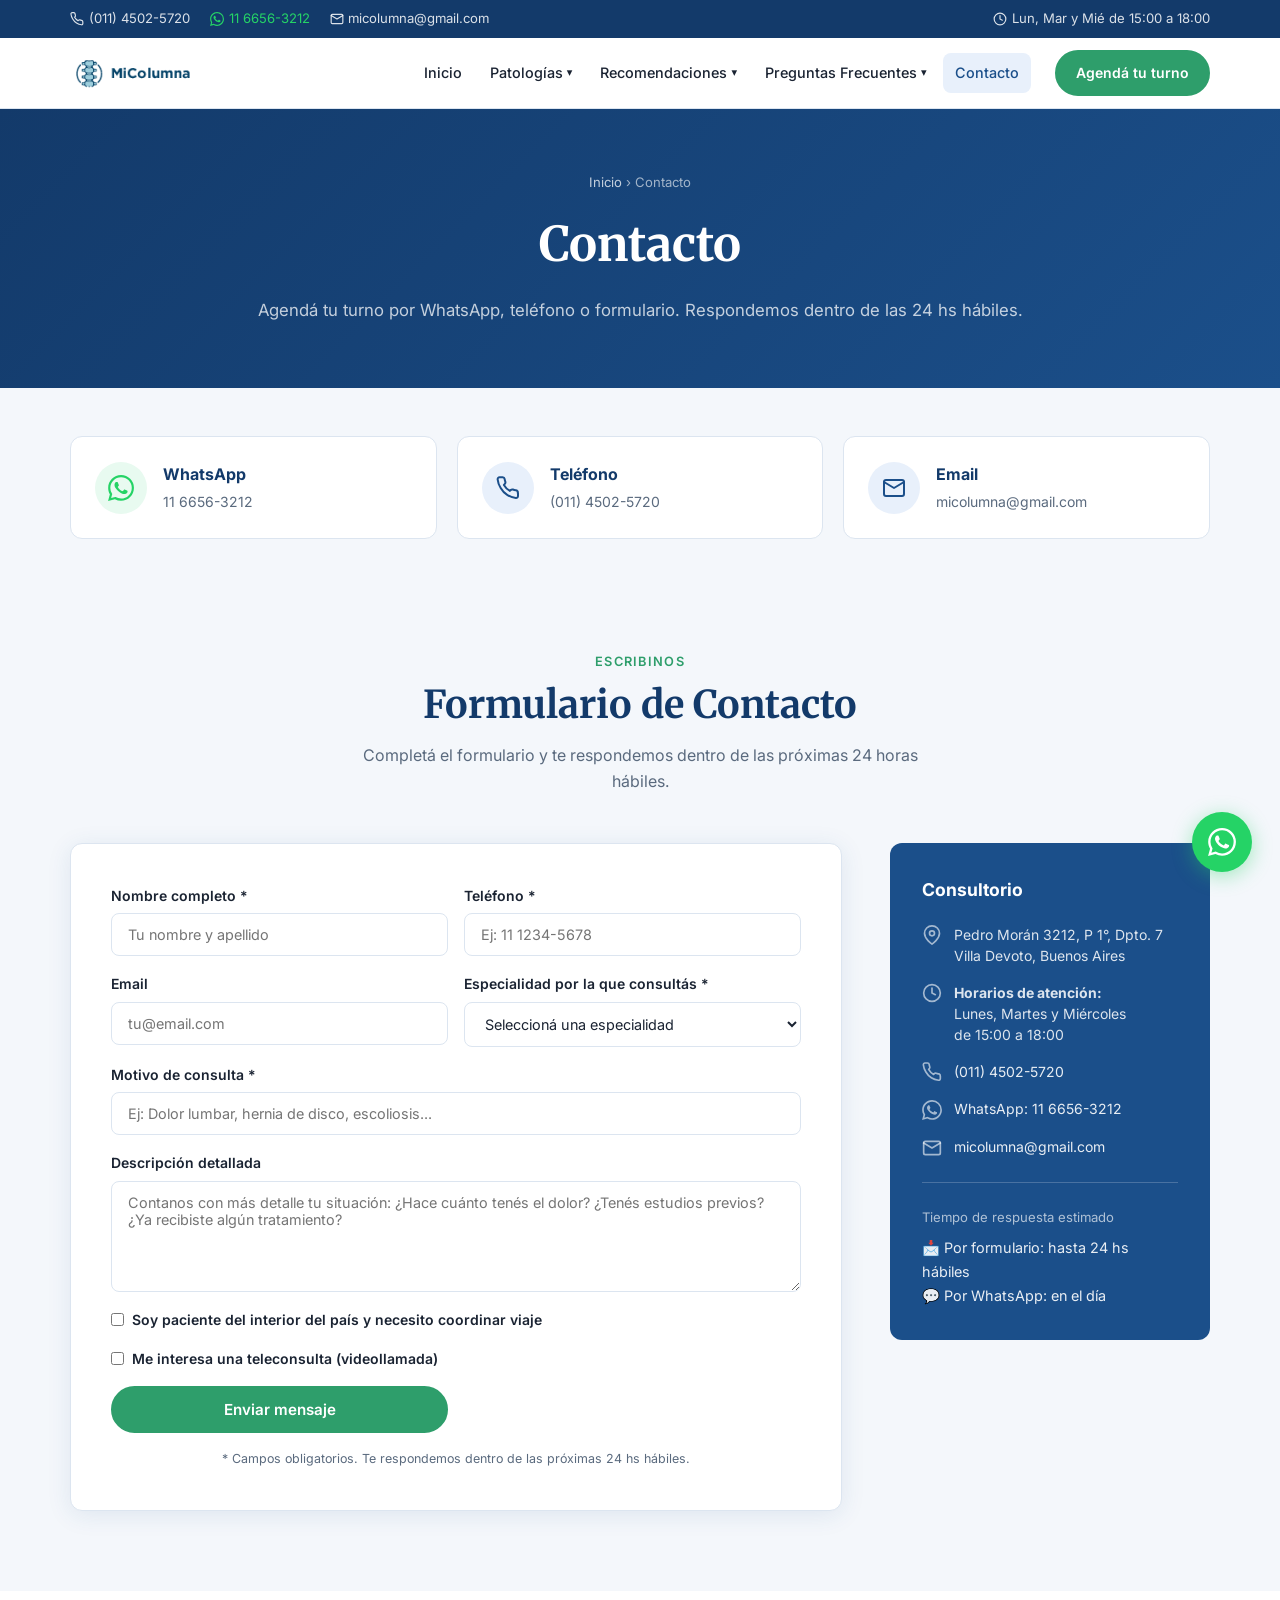
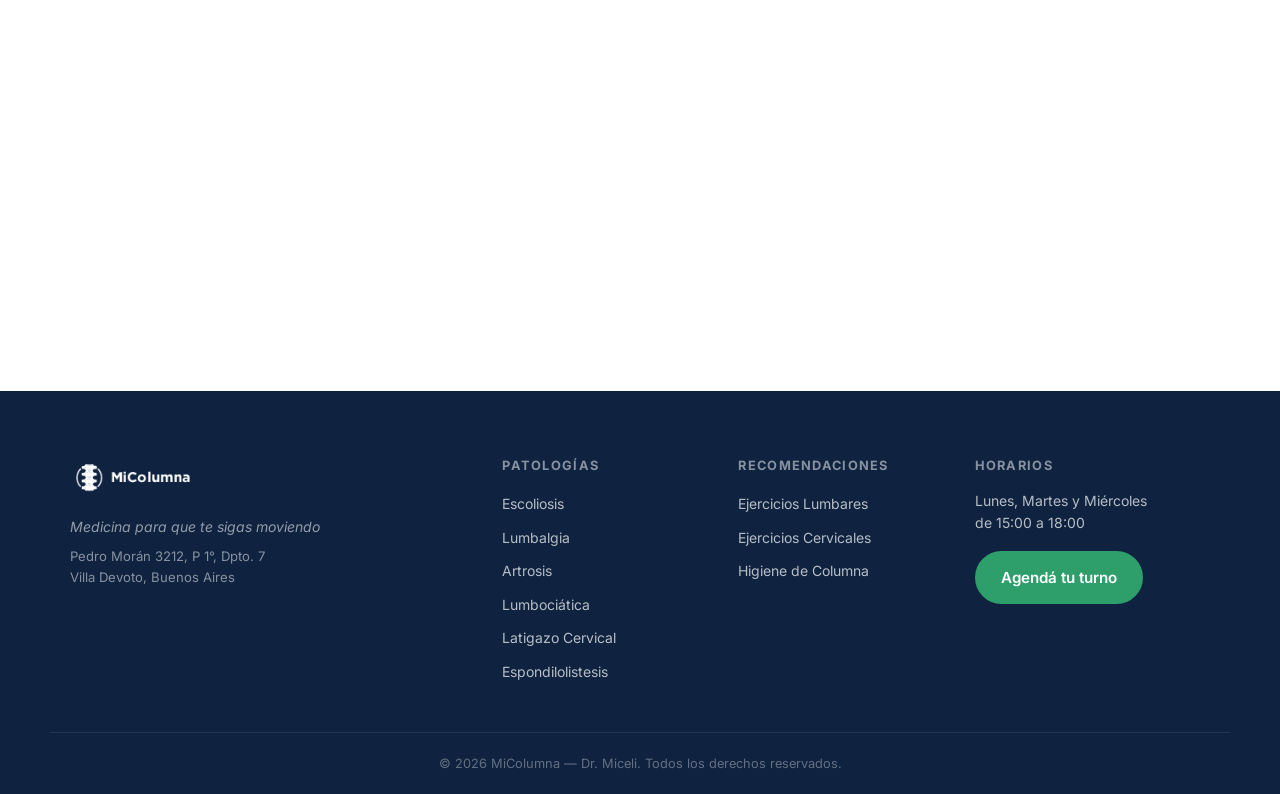
==== contacto.html @ 6e50bcf3 "init con pagina hecha" ====
<!DOCTYPE html>
<html lang="es">
<head>
  <meta charset="UTF-8" />
  <meta name="viewport" content="width=device-width, initial-scale=1.0" />
  <title>Contacto — Agendá tu turno | Dr. Miceli, Villa Devoto</title>
  <meta name="description" content="Contactá al consultorio del Dr. Miceli. Agendá tu turno por WhatsApp, teléfono o formulario. Villa Devoto, Buenos Aires. Lunes a Miércoles 15-18hs." />
  <link rel="stylesheet" href="css/styles.css" />
  <link href="https://fonts.googleapis.com/css2?family=Inter:wght@300;400;500;600;700&family=Merriweather:wght@400;700&display=swap" rel="stylesheet" />
</head>
<body>

  <div class="topbar">
    <div class="container topbar__inner">
      <div class="topbar__contacts">
        <a href="tel:01145025720" class="topbar__link">
          <svg xmlns="http://www.w3.org/2000/svg" width="14" height="14" viewBox="0 0 24 24" fill="none" stroke="currentColor" stroke-width="2" stroke-linecap="round" stroke-linejoin="round"><path d="M22 16.92v3a2 2 0 0 1-2.18 2 19.79 19.79 0 0 1-8.63-3.07A19.5 19.5 0 0 1 4.69 12 19.79 19.79 0 0 1 1.63 3.36 2 2 0 0 1 3.6 1.18h3a2 2 0 0 1 2 1.72 12.84 12.84 0 0 0 .7 2.81 2 2 0 0 1-.45 2.11L7.91 8.91a16 16 0 0 0 6 6l.91-.91a2 2 0 0 1 2.11-.45 12.84 12.84 0 0 0 2.81.7A2 2 0 0 1 21.73 16.92z"/></svg>
          (011) 4502-5720
        </a>
        <a href="https://wa.me/5491166563212" target="_blank" rel="noopener" class="topbar__link topbar__link--whatsapp">
          <svg xmlns="http://www.w3.org/2000/svg" width="14" height="14" viewBox="0 0 24 24" fill="currentColor"><path d="M17.472 14.382c-.297-.149-1.758-.867-2.03-.967-.273-.099-.471-.148-.67.15-.197.297-.767.966-.94 1.164-.173.199-.347.223-.644.075-.297-.15-1.255-.463-2.39-1.475-.883-.788-1.48-1.761-1.653-2.059-.173-.297-.018-.458.13-.606.134-.133.298-.347.446-.52.149-.174.198-.298.298-.497.099-.198.05-.371-.025-.52-.075-.149-.669-1.612-.916-2.207-.242-.579-.487-.5-.669-.51-.173-.008-.371-.01-.57-.01-.198 0-.52.074-.792.372-.272.297-1.04 1.016-1.04 2.479 0 1.462 1.065 2.875 1.213 3.074.149.198 2.096 3.2 5.077 4.487.709.306 1.262.489 1.694.625.712.227 1.36.195 1.871.118.571-.085 1.758-.719 2.006-1.413.248-.694.248-1.289.173-1.413-.074-.124-.272-.198-.57-.347m-5.421 7.403h-.004a9.87 9.87 0 0 1-5.031-1.378l-.361-.214-3.741.982.998-3.648-.235-.374a9.86 9.86 0 0 1-1.51-5.26c.001-5.45 4.436-9.884 9.888-9.884 2.64 0 5.122 1.03 6.988 2.898a9.825 9.825 0 0 1 2.893 6.994c-.003 5.45-4.437 9.884-9.885 9.884m8.413-18.297A11.815 11.815 0 0 0 12.05 0C5.495 0 .16 5.335.157 11.892c0 2.096.547 4.142 1.588 5.945L.057 24l6.305-1.654a11.882 11.882 0 0 0 5.683 1.448h.005c6.554 0 11.89-5.335 11.893-11.893a11.821 11.821 0 0 0-3.48-8.413Z"/></svg>
          11 6656-3212
        </a>
        <a href="mailto:micolumna@gmail.com" class="topbar__link">
          <svg xmlns="http://www.w3.org/2000/svg" width="14" height="14" viewBox="0 0 24 24" fill="none" stroke="currentColor" stroke-width="2" stroke-linecap="round" stroke-linejoin="round"><path d="M4 4h16c1.1 0 2 .9 2 2v12c0 1.1-.9 2-2 2H4c-1.1 0-2-.9-2-2V6c0-1.1.9-2 2-2z"/><polyline points="22,6 12,12 2,6"/></svg>
          micolumna@gmail.com
        </a>
      </div>
      <div class="topbar__hours">
        <svg xmlns="http://www.w3.org/2000/svg" width="14" height="14" viewBox="0 0 24 24" fill="none" stroke="currentColor" stroke-width="2" stroke-linecap="round" stroke-linejoin="round"><circle cx="12" cy="12" r="10"/><polyline points="12 6 12 12 16 14"/></svg>
        Lun, Mar y Mié de 15:00 a 18:00
      </div>
    </div>
  </div>

  <header class="navbar" id="navbar">
    <div class="container navbar__inner">
      <a href="index.html" class="navbar__logo">
        <img src="img/logo.png" alt="MiColumna logo" onerror="this.style.display='none'; this.nextElementSibling.style.display='block'" />
        <span class="navbar__logo-text" style="display:none">MiColumna</span>
      </a>
      <nav class="navbar__menu" id="navMenu">
        <ul class="navbar__list">
          <li><a href="index.html" class="navbar__link">Inicio</a></li>
          <li class="navbar__item--dropdown">
            <a href="#" class="navbar__link navbar__link--drop">Patologías <span class="arrow">▾</span></a>
            <ul class="navbar__dropdown">
              <li><a href="patologias/escoliosis.html">Escoliosis</a></li>
              <li><a href="patologias/lumbalgia.html">Lumbalgia</a></li>
              <li><a href="patologias/artrosis.html">Artrosis</a></li>
              <li><a href="patologias/lumbociatica.html">Lumbociática</a></li>
              <li><a href="patologias/latigazo-cervical.html">Latigazo Cervical</a></li>
              <li><a href="patologias/espondilolistesis.html">Espondilolistesis</a></li>
            </ul>
          </li>
          <li class="navbar__item--dropdown">
            <a href="#" class="navbar__link navbar__link--drop">Recomendaciones <span class="arrow">▾</span></a>
            <ul class="navbar__dropdown">
              <li><a href="recomendaciones/ejercicios-lumbares.html">Ejercicios Lumbares</a></li>
              <li><a href="recomendaciones/ejercicios-cervicales.html">Ejercicios Cervicales</a></li>
              <li><a href="recomendaciones/higiene-de-columna.html">Higiene de Columna</a></li>
            </ul>
          </li>
          <li class="navbar__item--dropdown">
            <a href="#" class="navbar__link navbar__link--drop">Preguntas Frecuentes <span class="arrow">▾</span></a>
            <ul class="navbar__dropdown">
              <li><a href="preguntas-frecuentes/dolor-lumbar.html">Dolor Lumbar</a></li>
              <li><a href="preguntas-frecuentes/hernia-de-disco.html">Hernia de Disco</a></li>
              <li><a href="preguntas-frecuentes/escoliosis-faq.html">Escoliosis</a></li>
              <li><a href="preguntas-frecuentes/cirugia-de-columna.html">Cirugía de Columna</a></li>
            </ul>
          </li>
          <li><a href="contacto.html" class="navbar__link active">Contacto</a></li>
        </ul>
      </nav>
      <a href="https://wa.me/5491166563212" target="_blank" rel="noopener" class="btn btn--primary navbar__cta">Agendá tu turno</a>
      <button class="navbar__hamburger" id="hamburger" aria-label="Abrir menú" aria-expanded="false">
        <span></span><span></span><span></span>
      </button>
    </div>
  </header>

  <!-- PAGE HERO -->
  <section class="page-hero">
    <div class="container">
      <p class="page-hero__breadcrumb"><a href="index.html">Inicio</a> › Contacto</p>
      <h1 class="page-hero__title">Contacto</h1>
      <p class="page-hero__subtitle">Agendá tu turno por WhatsApp, teléfono o formulario. Respondemos dentro de las 24 hs hábiles.</p>
    </div>
  </section>

  <!-- FORMAS DE CONTACTO RÁPIDO -->
  <section style="padding: 3rem 0; background: var(--color-bg-alt);">
    <div class="container">
      <div style="display:grid; grid-template-columns: repeat(3,1fr); gap:1.25rem;">
        <a href="https://wa.me/5491166563212" target="_blank" rel="noopener" style="display:flex;align-items:center;gap:1rem;background:#fff;border:1px solid var(--color-border);border-radius:var(--radius);padding:1.5rem;text-decoration:none;color:inherit;transition:box-shadow .25s ease;" onmouseover="this.style.boxShadow='var(--shadow-lg)'" onmouseout="this.style.boxShadow=''">
          <div style="width:52px;height:52px;background:#e8faf0;border-radius:50%;display:flex;align-items:center;justify-content:center;flex-shrink:0;">
            <svg xmlns="http://www.w3.org/2000/svg" width="26" height="26" viewBox="0 0 24 24" fill="#25D366"><path d="M17.472 14.382c-.297-.149-1.758-.867-2.03-.967-.273-.099-.471-.148-.67.15-.197.297-.767.966-.94 1.164-.173.199-.347.223-.644.075-.297-.15-1.255-.463-2.39-1.475-.883-.788-1.48-1.761-1.653-2.059-.173-.297-.018-.458.13-.606.134-.133.298-.347.446-.52.149-.174.198-.298.298-.497.099-.198.05-.371-.025-.52-.075-.149-.669-1.612-.916-2.207-.242-.579-.487-.5-.669-.51-.173-.008-.371-.01-.57-.01-.198 0-.52.074-.792.372-.272.297-1.04 1.016-1.04 2.479 0 1.462 1.065 2.875 1.213 3.074.149.198 2.096 3.2 5.077 4.487.709.306 1.262.489 1.694.625.712.227 1.36.195 1.871.118.571-.085 1.758-.719 2.006-1.413.248-.694.248-1.289.173-1.413-.074-.124-.272-.198-.57-.347m-5.421 7.403h-.004a9.87 9.87 0 0 1-5.031-1.378l-.361-.214-3.741.982.998-3.648-.235-.374a9.86 9.86 0 0 1-1.51-5.26c.001-5.45 4.436-9.884 9.888-9.884 2.64 0 5.122 1.03 6.988 2.898a9.825 9.825 0 0 1 2.893 6.994c-.003 5.45-4.437 9.884-9.885 9.884m8.413-18.297A11.815 11.815 0 0 0 12.05 0C5.495 0 .16 5.335.157 11.892c0 2.096.547 4.142 1.588 5.945L.057 24l6.305-1.654a11.882 11.882 0 0 0 5.683 1.448h.005c6.554 0 11.89-5.335 11.893-11.893a11.821 11.821 0 0 0-3.48-8.413Z"/></svg>
          </div>
          <div>
            <strong style="display:block;color:var(--color-primary-dark);">WhatsApp</strong>
            <span style="font-size:.875rem;color:var(--color-text-light);">11 6656-3212</span>
          </div>
        </a>
        <a href="tel:01145025720" style="display:flex;align-items:center;gap:1rem;background:#fff;border:1px solid var(--color-border);border-radius:var(--radius);padding:1.5rem;text-decoration:none;color:inherit;transition:box-shadow .25s ease;" onmouseover="this.style.boxShadow='var(--shadow-lg)'" onmouseout="this.style.boxShadow=''">
          <div style="width:52px;height:52px;background:var(--color-primary-light);border-radius:50%;display:flex;align-items:center;justify-content:center;flex-shrink:0;">
            <svg xmlns="http://www.w3.org/2000/svg" width="24" height="24" viewBox="0 0 24 24" fill="none" stroke="var(--color-primary)" stroke-width="2" stroke-linecap="round" stroke-linejoin="round"><path d="M22 16.92v3a2 2 0 0 1-2.18 2 19.79 19.79 0 0 1-8.63-3.07A19.5 19.5 0 0 1 4.69 12 19.79 19.79 0 0 1 1.63 3.36 2 2 0 0 1 3.6 1.18h3a2 2 0 0 1 2 1.72 12.84 12.84 0 0 0 .7 2.81 2 2 0 0 1-.45 2.11L7.91 8.91a16 16 0 0 0 6 6l.91-.91a2 2 0 0 1 2.11-.45 12.84 12.84 0 0 0 2.81.7A2 2 0 0 1 21.73 16.92z"/></svg>
          </div>
          <div>
            <strong style="display:block;color:var(--color-primary-dark);">Teléfono</strong>
            <span style="font-size:.875rem;color:var(--color-text-light);">(011) 4502-5720</span>
          </div>
        </a>
        <a href="mailto:micolumna@gmail.com" style="display:flex;align-items:center;gap:1rem;background:#fff;border:1px solid var(--color-border);border-radius:var(--radius);padding:1.5rem;text-decoration:none;color:inherit;transition:box-shadow .25s ease;" onmouseover="this.style.boxShadow='var(--shadow-lg)'" onmouseout="this.style.boxShadow=''">
          <div style="width:52px;height:52px;background:var(--color-primary-light);border-radius:50%;display:flex;align-items:center;justify-content:center;flex-shrink:0;">
            <svg xmlns="http://www.w3.org/2000/svg" width="24" height="24" viewBox="0 0 24 24" fill="none" stroke="var(--color-primary)" stroke-width="2" stroke-linecap="round" stroke-linejoin="round"><path d="M4 4h16c1.1 0 2 .9 2 2v12c0 1.1-.9 2-2 2H4c-1.1 0-2-.9-2-2V6c0-1.1.9-2 2-2z"/><polyline points="22,6 12,12 2,6"/></svg>
          </div>
          <div>
            <strong style="display:block;color:var(--color-primary-dark);">Email</strong>
            <span style="font-size:.875rem;color:var(--color-text-light);">micolumna@gmail.com</span>
          </div>
        </a>
      </div>
    </div>
  </section>

  <!-- FORMULARIO + INFO -->
  <section class="contact" id="formulario" style="padding-top:4rem;">
    <div class="container">
      <div class="section-header">
        <p class="section-header__eyebrow">Escribinos</p>
        <h2 class="section-header__title">Formulario de Contacto</h2>
        <p class="section-header__subtitle">Completá el formulario y te respondemos dentro de las próximas 24 horas hábiles.</p>
      </div>
      <div class="contact__layout">
        <form class="contact__form" id="contactForm" novalidate>
          <div class="form-group form-group--half">
            <label for="nombre">Nombre completo *</label>
            <input type="text" id="nombre" name="nombre" placeholder="Tu nombre y apellido" required />
          </div>
          <div class="form-group form-group--half">
            <label for="telefono">Teléfono *</label>
            <input type="tel" id="telefono" name="telefono" placeholder="Ej: 11 1234-5678" required />
          </div>
          <div class="form-group form-group--half">
            <label for="email">Email</label>
            <input type="email" id="email" name="email" placeholder="tu@email.com" />
          </div>
          <div class="form-group form-group--half">
            <label for="especialidad">Especialidad por la que consultás *</label>
            <select id="especialidad" name="especialidad" required>
              <option value="">Seleccioná una especialidad</option>
              <option value="traumatologia">Traumatología</option>
              <option value="neurocirugia">Neurocirugía</option>
            </select>
          </div>
          <div class="form-group">
            <label for="motivo">Motivo de consulta *</label>
            <input type="text" id="motivo" name="motivo" placeholder="Ej: Dolor lumbar, hernia de disco, escoliosis..." required />
          </div>
          <div class="form-group">
            <label for="mensaje">Descripción detallada</label>
            <textarea id="mensaje" name="mensaje" rows="5" placeholder="Contanos con más detalle tu situación: ¿Hace cuánto tenés el dolor? ¿Tenés estudios previos? ¿Ya recibiste algún tratamiento?"></textarea>
          </div>
          <div class="form-group">
            <label class="checkbox-label">
              <input type="checkbox" id="interior" name="interior" />
              Soy paciente del interior del país y necesito coordinar viaje
            </label>
          </div>
          <div class="form-group">
            <label class="checkbox-label">
              <input type="checkbox" id="teleconsulta" name="teleconsulta" />
              Me interesa una teleconsulta (videollamada)
            </label>
          </div>
          <button type="submit" class="btn btn--primary btn--full">Enviar mensaje</button>
          <p class="contact__form-note">* Campos obligatorios. Te respondemos dentro de las próximas 24 hs hábiles.</p>
        </form>
        <aside class="contact__info">
          <h3>Consultorio</h3>
          <ul class="contact__info-list">
            <li>
              <svg xmlns="http://www.w3.org/2000/svg" width="20" height="20" viewBox="0 0 24 24" fill="none" stroke="currentColor" stroke-width="2" stroke-linecap="round" stroke-linejoin="round"><path d="M21 10c0 7-9 13-9 13s-9-6-9-13a9 9 0 0 1 18 0z"/><circle cx="12" cy="10" r="3"/></svg>
              <span>Pedro Morán 3212, P 1°, Dpto. 7<br>Villa Devoto, Buenos Aires</span>
            </li>
            <li>
              <svg xmlns="http://www.w3.org/2000/svg" width="20" height="20" viewBox="0 0 24 24" fill="none" stroke="currentColor" stroke-width="2" stroke-linecap="round" stroke-linejoin="round"><circle cx="12" cy="12" r="10"/><polyline points="12 6 12 12 16 14"/></svg>
              <span><strong>Horarios de atención:</strong><br>Lunes, Martes y Miércoles<br>de 15:00 a 18:00</span>
            </li>
            <li>
              <svg xmlns="http://www.w3.org/2000/svg" width="20" height="20" viewBox="0 0 24 24" fill="none" stroke="currentColor" stroke-width="2" stroke-linecap="round" stroke-linejoin="round"><path d="M22 16.92v3a2 2 0 0 1-2.18 2 19.79 19.79 0 0 1-8.63-3.07A19.5 19.5 0 0 1 4.69 12 19.79 19.79 0 0 1 1.63 3.36 2 2 0 0 1 3.6 1.18h3a2 2 0 0 1 2 1.72 12.84 12.84 0 0 0 .7 2.81 2 2 0 0 1-.45 2.11L7.91 8.91a16 16 0 0 0 6 6l.91-.91a2 2 0 0 1 2.11-.45 12.84 12.84 0 0 0 2.81.7A2 2 0 0 1 21.73 16.92z"/></svg>
              <span><a href="tel:01145025720">(011) 4502-5720</a></span>
            </li>
            <li>
              <svg xmlns="http://www.w3.org/2000/svg" width="20" height="20" viewBox="0 0 24 24" fill="currentColor"><path d="M17.472 14.382c-.297-.149-1.758-.867-2.03-.967-.273-.099-.471-.148-.67.15-.197.297-.767.966-.94 1.164-.173.199-.347.223-.644.075-.297-.15-1.255-.463-2.39-1.475-.883-.788-1.48-1.761-1.653-2.059-.173-.297-.018-.458.13-.606.134-.133.298-.347.446-.52.149-.174.198-.298.298-.497.099-.198.05-.371-.025-.52-.075-.149-.669-1.612-.916-2.207-.242-.579-.487-.5-.669-.51-.173-.008-.371-.01-.57-.01-.198 0-.52.074-.792.372-.272.297-1.04 1.016-1.04 2.479 0 1.462 1.065 2.875 1.213 3.074.149.198 2.096 3.2 5.077 4.487.709.306 1.262.489 1.694.625.712.227 1.36.195 1.871.118.571-.085 1.758-.719 2.006-1.413.248-.694.248-1.289.173-1.413-.074-.124-.272-.198-.57-.347m-5.421 7.403h-.004a9.87 9.87 0 0 1-5.031-1.378l-.361-.214-3.741.982.998-3.648-.235-.374a9.86 9.86 0 0 1-1.51-5.26c.001-5.45 4.436-9.884 9.888-9.884 2.64 0 5.122 1.03 6.988 2.898a9.825 9.825 0 0 1 2.893 6.994c-.003 5.45-4.437 9.884-9.885 9.884m8.413-18.297A11.815 11.815 0 0 0 12.05 0C5.495 0 .16 5.335.157 11.892c0 2.096.547 4.142 1.588 5.945L.057 24l6.305-1.654a11.882 11.882 0 0 0 5.683 1.448h.005c6.554 0 11.89-5.335 11.893-11.893a11.821 11.821 0 0 0-3.48-8.413Z"/></svg>
              <span><a href="https://wa.me/5491166563212" target="_blank" rel="noopener">WhatsApp: 11 6656-3212</a></span>
            </li>
            <li>
              <svg xmlns="http://www.w3.org/2000/svg" width="20" height="20" viewBox="0 0 24 24" fill="none" stroke="currentColor" stroke-width="2" stroke-linecap="round" stroke-linejoin="round"><path d="M4 4h16c1.1 0 2 .9 2 2v12c0 1.1-.9 2-2 2H4c-1.1 0-2-.9-2-2V6c0-1.1.9-2 2-2z"/><polyline points="22,6 12,12 2,6"/></svg>
              <span><a href="mailto:micolumna@gmail.com">micolumna@gmail.com</a></span>
            </li>
          </ul>
          <div style="margin-top:1.5rem;padding-top:1.5rem;border-top:1px solid rgba(255,255,255,.2);">
            <p style="font-size:.82rem;color:rgba(255,255,255,.65);margin-bottom:.5rem;">Tiempo de respuesta estimado</p>
            <p style="font-size:.9rem;color:rgba(255,255,255,.9);">📩 Por formulario: hasta 24 hs hábiles</p>
            <p style="font-size:.9rem;color:rgba(255,255,255,.9);">💬 Por WhatsApp: en el día</p>
          </div>
        </aside>
      </div>
    </div>
  </section>

  <!-- MAPA -->
  <section class="map-section" aria-label="Mapa de ubicación del consultorio">
    <iframe
      src="https://www.google.com/maps/embed?pb=!1m18!1m12!1m3!1d3283.7!2d-58.5050!3d-34.6175!2m3!1f0!2f0!3f0!3m2!1i1024!2i768!4f13.1!3m3!1m2!1s0x0%3A0x0!2sPedro+Mor%C3%A1n+3212%2C+Villa+Devoto%2C+Buenos+Aires!5e0!3m2!1ses!2sar!4v1"
      width="100%" height="400" style="border:0;" allowfullscreen="" loading="lazy"
      referrerpolicy="no-referrer-when-downgrade"
      title="Ubicación del Consultorio Dr. Miceli — Pedro Morán 3212, Villa Devoto, Buenos Aires">
    </iframe>
  </section>

  <!-- FOOTER -->
  <footer class="footer">
    <div class="container footer__inner">
      <div class="footer__col">
        <img src="img/logo.png" alt="MiColumna logo" class="footer__logo" onerror="this.style.display='none'; this.nextElementSibling.style.display='block'" />
        <span class="footer__logo-text" style="display:none">MiColumna</span>
        <p class="footer__tagline">Medicina para que te sigas moviendo</p>
        <p class="footer__address">Pedro Morán 3212, P 1°, Dpto. 7<br>Villa Devoto, Buenos Aires</p>
      </div>
      <div class="footer__col">
        <h4 class="footer__heading">Patologías</h4>
        <ul class="footer__links">
          <li><a href="patologias/escoliosis.html">Escoliosis</a></li>
          <li><a href="patologias/lumbalgia.html">Lumbalgia</a></li>
          <li><a href="patologias/artrosis.html">Artrosis</a></li>
          <li><a href="patologias/lumbociatica.html">Lumbociática</a></li>
          <li><a href="patologias/latigazo-cervical.html">Latigazo Cervical</a></li>
          <li><a href="patologias/espondilolistesis.html">Espondilolistesis</a></li>
        </ul>
      </div>
      <div class="footer__col">
        <h4 class="footer__heading">Recomendaciones</h4>
        <ul class="footer__links">
          <li><a href="recomendaciones/ejercicios-lumbares.html">Ejercicios Lumbares</a></li>
          <li><a href="recomendaciones/ejercicios-cervicales.html">Ejercicios Cervicales</a></li>
          <li><a href="recomendaciones/higiene-de-columna.html">Higiene de Columna</a></li>
        </ul>
      </div>
      <div class="footer__col">
        <h4 class="footer__heading">Horarios</h4>
        <p class="footer__hours">Lunes, Martes y Miércoles<br>de 15:00 a 18:00</p>
        <a href="https://wa.me/5491166563212" target="_blank" rel="noopener" class="btn btn--primary" style="margin-top:1rem">Agendá tu turno</a>
      </div>
    </div>
    <div class="footer__bottom">
      <div class="container">
        <p>&copy; 2026 MiColumna — Dr. Miceli. Todos los derechos reservados.</p>
      </div>
    </div>
  </footer>

  <a href="https://wa.me/5491166563212" target="_blank" rel="noopener" class="whatsapp-float" aria-label="Contactar por WhatsApp">
    <svg xmlns="http://www.w3.org/2000/svg" width="28" height="28" viewBox="0 0 24 24" fill="currentColor"><path d="M17.472 14.382c-.297-.149-1.758-.867-2.03-.967-.273-.099-.471-.148-.67.15-.197.297-.767.966-.94 1.164-.173.199-.347.223-.644.075-.297-.15-1.255-.463-2.39-1.475-.883-.788-1.48-1.761-1.653-2.059-.173-.297-.018-.458.13-.606.134-.133.298-.347.446-.52.149-.174.198-.298.298-.497.099-.198.05-.371-.025-.52-.075-.149-.669-1.612-.916-2.207-.242-.579-.487-.5-.669-.51-.173-.008-.371-.01-.57-.01-.198 0-.52.074-.792.372-.272.297-1.04 1.016-1.04 2.479 0 1.462 1.065 2.875 1.213 3.074.149.198 2.096 3.2 5.077 4.487.709.306 1.262.489 1.694.625.712.227 1.36.195 1.871.118.571-.085 1.758-.719 2.006-1.413.248-.694.248-1.289.173-1.413-.074-.124-.272-.198-.57-.347m-5.421 7.403h-.004a9.87 9.87 0 0 1-5.031-1.378l-.361-.214-3.741.982.998-3.648-.235-.374a9.86 9.86 0 0 1-1.51-5.26c.001-5.45 4.436-9.884 9.888-9.884 2.64 0 5.122 1.03 6.988 2.898a9.825 9.825 0 0 1 2.893 6.994c-.003 5.45-4.437 9.884-9.885 9.884m8.413-18.297A11.815 11.815 0 0 0 12.05 0C5.495 0 .16 5.335.157 11.892c0 2.096.547 4.142 1.588 5.945L.057 24l6.305-1.654a11.882 11.882 0 0 0 5.683 1.448h.005c6.554 0 11.89-5.335 11.893-11.893a11.821 11.821 0 0 0-3.48-8.413Z"/></svg>
    <span class="whatsapp-float__tooltip">¡Hablanos!</span>
  </a>

  <script src="js/script.js"></script>
</body>
</html>
---- css/styles.css ----
/* ============================================
   MICOLUMNA.COM.AR — STYLESHEET
   Paleta: Azul (#1B4F8A), Blanco, Verde (#2E9E6B)
   Tipografía: Inter + Merriweather
   ============================================ */

/* ---------- RESET & BASE ---------- */
*, *::before, *::after {
  box-sizing: border-box;
  margin: 0;
  padding: 0;
}

:root {
  --color-primary: #1B4F8A;
  --color-primary-dark: #133a6a;
  --color-primary-light: #e8f0fb;
  --color-accent: #2E9E6B;
  --color-accent-dark: #227a52;
  --color-text: #1a2332;
  --color-text-light: #5a6a7e;
  --color-bg: #ffffff;
  --color-bg-alt: #f4f7fb;
  --color-bg-dark: #0f2340;
  --color-border: #dce5f0;
  --color-whatsapp: #25D366;
  --font-sans: 'Inter', system-ui, -apple-system, sans-serif;
  --font-serif: 'Merriweather', Georgia, serif;
  --radius: 12px;
  --radius-sm: 8px;
  --shadow: 0 4px 24px rgba(27,79,138,.10);
  --shadow-lg: 0 8px 40px rgba(27,79,138,.18);
  --transition: .25s ease;
}

html {
  scroll-behavior: smooth;
  font-size: 16px;
}

body {
  font-family: var(--font-sans);
  color: var(--color-text);
  background: var(--color-bg);
  line-height: 1.65;
  overflow-x: hidden;
}

img { max-width: 100%; height: auto; display: block; }
a { color: inherit; text-decoration: none; }
ul { list-style: none; }
button { cursor: pointer; font-family: inherit; }

.container {
  max-width: 1180px;
  margin: 0 auto;
  padding: 0 1.25rem;
}

/* ---------- BUTTONS ---------- */
.btn {
  display: inline-flex;
  align-items: center;
  gap: .5rem;
  padding: .75rem 1.5rem;
  border-radius: 50px;
  font-size: .95rem;
  font-weight: 600;
  border: 2px solid transparent;
  transition: all var(--transition);
  white-space: nowrap;
  text-decoration: none;
}

.btn--primary {
  background: var(--color-accent);
  color: #fff;
  border-color: var(--color-accent);
}
.btn--primary:hover {
  background: var(--color-accent-dark);
  border-color: var(--color-accent-dark);
  transform: translateY(-2px);
  box-shadow: 0 6px 20px rgba(46,158,107,.35);
}

.btn--hero-primary {
  background: var(--color-accent);
  color: #fff;
  padding: 1rem 2rem;
  font-size: 1.05rem;
  border-radius: 50px;
  border: none;
}
.btn--hero-primary:hover {
  background: var(--color-accent-dark);
  transform: translateY(-3px);
  box-shadow: 0 8px 24px rgba(46,158,107,.45);
}

.btn--hero-secondary {
  background: transparent;
  color: #fff;
  padding: 1rem 2rem;
  font-size: 1.05rem;
  border-radius: 50px;
  border: 2px solid rgba(255,255,255,.6);
  font-weight: 600;
}
.btn--hero-secondary:hover {
  background: rgba(255,255,255,.15);
  border-color: #fff;
}

.btn--sm { padding: .55rem 1.2rem; font-size: .875rem; }
.btn--full { width: 100%; justify-content: center; }

/* ---------- SECTION HEADER ---------- */
.section-header {
  text-align: center;
  margin-bottom: 3rem;
}
.section-header__eyebrow {
  text-transform: uppercase;
  letter-spacing: .1em;
  font-size: .8rem;
  font-weight: 600;
  color: var(--color-accent);
  margin-bottom: .5rem;
}
.section-header__title {
  font-family: var(--font-serif);
  font-size: clamp(1.75rem, 3vw, 2.4rem);
  color: var(--color-primary-dark);
  margin-bottom: .75rem;
  line-height: 1.3;
}
.section-header__subtitle {
  color: var(--color-text-light);
  max-width: 600px;
  margin: 0 auto;
  font-size: 1rem;
}

/* ---------- BADGE ---------- */
.badge {
  display: inline-block;
  background: var(--color-primary-light);
  color: var(--color-primary);
  font-size: .75rem;
  font-weight: 700;
  padding: .25rem .65rem;
  border-radius: 50px;
}

/* ============================================
   TOPBAR
   ============================================ */
.topbar {
  background: var(--color-primary-dark);
  color: rgba(255,255,255,.85);
  font-size: .82rem;
  padding: .5rem 0;
}
.topbar__inner {
  display: flex;
  justify-content: space-between;
  align-items: center;
  flex-wrap: wrap;
  gap: .5rem;
}
.topbar__contacts {
  display: flex;
  gap: 1.25rem;
  flex-wrap: wrap;
}
.topbar__link {
  display: flex;
  align-items: center;
  gap: .3rem;
  color: rgba(255,255,255,.85);
  transition: color var(--transition);
}
.topbar__link:hover { color: #fff; }
.topbar__link--whatsapp { color: var(--color-whatsapp); }
.topbar__link--whatsapp:hover { color: #1aad54; }
.topbar__hours {
  display: flex;
  align-items: center;
  gap: .3rem;
}

/* ============================================
   NAVBAR
   ============================================ */
.navbar {
  position: sticky;
  top: 0;
  z-index: 1000;
  background: #fff;
  box-shadow: 0 1px 0 var(--color-border);
  transition: box-shadow var(--transition);
}
.navbar.scrolled { box-shadow: var(--shadow); }
.navbar__inner {
  display: flex;
  align-items: center;
  gap: 1.5rem;
  height: 70px;
}
.navbar__logo {
  flex-shrink: 0;
  display: flex;
  align-items: center;
}
.navbar__logo img { height: 44px; width: auto; }
.navbar__logo-text {
  font-family: var(--font-serif);
  font-size: 1.3rem;
  font-weight: 700;
  color: var(--color-primary);
}
.navbar__menu { margin-left: auto; }
.navbar__list {
  display: flex;
  align-items: center;
  gap: .25rem;
}
.navbar__link {
  display: block;
  padding: .5rem .75rem;
  font-size: .9rem;
  font-weight: 500;
  color: var(--color-text);
  border-radius: var(--radius-sm);
  transition: color var(--transition), background var(--transition);
}
.navbar__link:hover,
.navbar__link.active { color: var(--color-primary); background: var(--color-primary-light); }
.navbar__link--drop { display: flex; align-items: center; gap: .25rem; }
.navbar__link--drop .arrow { font-size: .7rem; transition: transform var(--transition); }

/* Dropdown */
.navbar__item--dropdown { position: relative; }
.navbar__dropdown {
  display: none;
  position: absolute;
  top: calc(100% + .5rem);
  left: 0;
  background: #fff;
  min-width: 220px;
  border-radius: var(--radius);
  box-shadow: var(--shadow-lg);
  border: 1px solid var(--color-border);
  overflow: hidden;
  z-index: 100;
}
.navbar__dropdown li a {
  display: block;
  padding: .65rem 1rem;
  font-size: .875rem;
  color: var(--color-text);
  transition: background var(--transition), color var(--transition);
}
.navbar__dropdown li a:hover {
  background: var(--color-primary-light);
  color: var(--color-primary);
}
.navbar__item--dropdown:hover .navbar__dropdown { display: block; }
.navbar__item--dropdown:hover .arrow { transform: rotate(180deg); }
.navbar__cta { flex-shrink: 0; font-size: .875rem; padding: .6rem 1.2rem; }
.navbar__hamburger {
  display: none;
  flex-direction: column;
  gap: 5px;
  background: none;
  border: none;
  padding: .4rem;
  margin-left: auto;
}
.navbar__hamburger span {
  display: block;
  width: 24px;
  height: 2px;
  background: var(--color-text);
  border-radius: 2px;
  transition: all var(--transition);
}
.navbar__hamburger.open span:nth-child(1) { transform: translateY(7px) rotate(45deg); }
.navbar__hamburger.open span:nth-child(2) { opacity: 0; }
.navbar__hamburger.open span:nth-child(3) { transform: translateY(-7px) rotate(-45deg); }

/* ============================================
   HERO
   ============================================ */
.hero {
  position: relative;
  min-height: 92vh;
  display: flex;
  align-items: center;
  background: linear-gradient(135deg, var(--color-primary-dark) 0%, var(--color-primary) 55%, #2a6fc4 100%);
  overflow: hidden;
}
.hero::before {
  content: '';
  position: absolute;
  inset: 0;
  background: url('data:image/svg+xml,<svg xmlns="http://www.w3.org/2000/svg" viewBox="0 0 800 600"><defs><radialGradient id="g" cx="50%25" cy="50%25"><stop offset="0%25" stop-color="%23ffffff" stop-opacity="0.03"/><stop offset="100%25" stop-color="%23000" stop-opacity="0"/></radialGradient></defs><rect width="800" height="600" fill="url(%23g)"/><circle cx="700" cy="100" r="300" fill="white" opacity="0.03"/><circle cx="50" cy="500" r="250" fill="white" opacity="0.025"/></svg>') no-repeat center/cover;
}
.hero__overlay {
  position: absolute;
  inset: 0;
  background: rgba(11, 31, 60, 0.25);
}
.hero__content {
  position: relative;
  z-index: 2;
  color: #fff;
  max-width: 780px;
  padding: 4rem 1.25rem;
}
.hero__tagline {
  font-size: .875rem;
  letter-spacing: .15em;
  text-transform: uppercase;
  color: rgba(255,255,255,.75);
  margin-bottom: 1rem;
  font-weight: 500;
}
.hero__title {
  font-family: var(--font-serif);
  font-size: clamp(2.5rem, 6vw, 4.5rem);
  line-height: 1.15;
  margin-bottom: 1rem;
  color: #fff;
}
.hero__title span { color: #7ecfaf; }
.hero__subtitle {
  font-size: clamp(1rem, 2vw, 1.2rem);
  color: rgba(255,255,255,.8);
  margin-bottom: 2.5rem;
  font-weight: 400;
}
.hero__actions {
  display: flex;
  flex-wrap: wrap;
  gap: 1rem;
}
.hero__scroll-indicator {
  position: absolute;
  bottom: 2rem;
  left: 50%;
  transform: translateX(-50%);
  z-index: 2;
}
.hero__scroll-indicator span {
  display: block;
  width: 28px;
  height: 46px;
  border: 2px solid rgba(255,255,255,.4);
  border-radius: 14px;
  position: relative;
}
.hero__scroll-indicator span::before {
  content: '';
  position: absolute;
  top: 6px;
  left: 50%;
  transform: translateX(-50%);
  width: 4px;
  height: 10px;
  background: rgba(255,255,255,.6);
  border-radius: 2px;
  animation: scroll-dot 1.8s infinite;
}
@keyframes scroll-dot {
  0% { opacity: 1; top: 6px; }
  100% { opacity: 0; top: 22px; }
}

/* ============================================
   TRUST BAR
   ============================================ */
.trust-bar {
  background: var(--color-primary);
  color: #fff;
  padding: 1.25rem 0;
}
.trust-bar__inner {
  display: flex;
  justify-content: center;
  flex-wrap: wrap;
  gap: 2rem 3rem;
}
.trust-bar__item {
  display: flex;
  flex-direction: column;
  align-items: center;
  text-align: center;
}
.trust-bar__item strong {
  font-size: 1.1rem;
  font-weight: 700;
  letter-spacing: .05em;
}
.trust-bar__item span {
  font-size: .72rem;
  color: rgba(255,255,255,.7);
  max-width: 160px;
}

/* ============================================
   SERVICES
   ============================================ */
.services {
  padding: 5rem 0;
  background: var(--color-bg);
}
.services__grid {
  display: grid;
  grid-template-columns: repeat(3, 1fr);
  gap: 1.5rem;
}
.service-card {
  position: relative;
  background: var(--color-bg-alt);
  border: 1px solid var(--color-border);
  border-radius: var(--radius);
  padding: 2rem 1.75rem;
  transition: transform var(--transition), box-shadow var(--transition);
}
.service-card:hover {
  transform: translateY(-6px);
  box-shadow: var(--shadow-lg);
}
.service-card--featured {
  background: var(--color-primary);
  border-color: var(--color-primary);
  color: #fff;
}
.service-card--featured .service-card__text,
.service-card--featured .service-card__list li {
  color: rgba(255,255,255,.85);
}
.service-card__badge {
  position: absolute;
  top: -12px;
  left: 1.75rem;
  background: var(--color-accent);
  color: #fff;
  font-size: .75rem;
  font-weight: 700;
  padding: .2rem .75rem;
  border-radius: 50px;
}
.service-card__icon {
  width: 68px;
  height: 68px;
  border-radius: var(--radius);
  display: flex;
  align-items: center;
  justify-content: center;
  margin-bottom: 1.25rem;
}
.service-card__icon--blue { background: var(--color-primary-light); color: var(--color-primary); }
.service-card__icon--white { background: rgba(255,255,255,.15); color: #fff; }
.service-card__title {
  font-family: var(--font-serif);
  font-size: 1.2rem;
  font-weight: 700;
  margin-bottom: .75rem;
  line-height: 1.3;
}
.service-card--featured .service-card__title { color: #fff; }
.service-card__text {
  font-size: .9rem;
  color: var(--color-text-light);
  margin-bottom: 1rem;
  line-height: 1.7;
}
.service-card__list {
  display: flex;
  flex-direction: column;
  gap: .35rem;
}
.service-card__list li {
  font-size: .875rem;
  font-weight: 500;
  color: var(--color-text-light);
  display: flex;
  align-items: center;
  gap: .5rem;
}
.service-card__list li::before {
  content: '✓';
  color: var(--color-accent);
  font-weight: 700;
}
.service-card--featured .service-card__list li::before { color: #7ecfaf; }

/* ============================================
   SPECIALISTS
   ============================================ */
.specialists {
  padding: 5rem 0;
  background: var(--color-bg-alt);
}
.specialists__grid {
  display: grid;
  grid-template-columns: repeat(2, 1fr);
  gap: 2rem;
}
.specialist-card {
  display: flex;
  gap: 1.75rem;
  align-items: flex-start;
  background: #fff;
  border-radius: var(--radius);
  padding: 2rem;
  box-shadow: var(--shadow);
  border: 1px solid var(--color-border);
  transition: transform var(--transition), box-shadow var(--transition);
}
.specialist-card:hover {
  transform: translateY(-4px);
  box-shadow: var(--shadow-lg);
}
.specialist-card__photo-wrap {
  flex-shrink: 0;
  width: 120px;
  height: 120px;
  min-width: 120px;
  border-radius: 50%;
  overflow: hidden;
  background: var(--color-primary-light);
  display: flex;
  align-items: center;
  justify-content: center;
  border: 3px solid var(--color-primary-light);
}
.specialist-card__photo {
  width: 100%;
  height: 100%;
  object-fit: cover;
}
.specialist-card__photo-placeholder { color: var(--color-primary); opacity: .5; }
.specialist-card__name {
  font-family: var(--font-serif);
  font-size: 1.25rem;
  font-weight: 700;
  color: var(--color-primary-dark);
  margin-bottom: .2rem;
}
.specialist-card__specialty {
  font-weight: 600;
  color: var(--color-primary);
  font-size: .9rem;
  margin-bottom: .15rem;
}
.specialist-card__university {
  font-size: .82rem;
  color: var(--color-text-light);
  margin-bottom: .75rem;
}
.specialist-card__memberships {
  display: flex;
  flex-wrap: wrap;
  gap: .4rem;
  margin-bottom: .9rem;
}
.specialist-card__bio {
  font-size: .875rem;
  color: var(--color-text-light);
  line-height: 1.65;
  margin-bottom: 1rem;
}

/* ============================================
   TESTIMONIALS
   ============================================ */
.testimonials {
  padding: 5rem 0;
  background: var(--color-bg);
}
.testimonials__grid {
  display: grid;
  grid-template-columns: repeat(3, 1fr);
  gap: 1.5rem;
}
.testimonial-card {
  background: var(--color-bg-alt);
  border: 1px solid var(--color-border);
  border-radius: var(--radius);
  padding: 1.75rem;
  display: flex;
  flex-direction: column;
  gap: 1rem;
}
.testimonial-card__stars { color: #f5a623; font-size: 1.1rem; letter-spacing: .1em; }
.testimonial-card__text {
  font-size: .9rem;
  color: var(--color-text);
  line-height: 1.7;
  font-style: italic;
  flex: 1;
}
.testimonial-card__author {
  display: flex;
  align-items: center;
  gap: .75rem;
}
.testimonial-card__avatar {
  width: 40px;
  height: 40px;
  background: var(--color-primary);
  color: #fff;
  border-radius: 50%;
  display: flex;
  align-items: center;
  justify-content: center;
  font-size: .8rem;
  font-weight: 700;
  flex-shrink: 0;
}
.testimonial-card__author strong { display: block; font-size: .9rem; }
.testimonial-card__author span { font-size: .8rem; color: var(--color-text-light); }

/* ============================================
   INTERIOR
   ============================================ */
.interior {
  padding: 5rem 0;
  background: var(--color-bg-alt);
}
.interior__layout {
  display: grid;
  grid-template-columns: 1fr 360px;
  gap: 3rem;
  align-items: start;
}
.interior__title {
  font-family: var(--font-serif);
  font-size: clamp(1.75rem, 3vw, 2.4rem);
  color: var(--color-primary-dark);
  margin-bottom: 1rem;
  line-height: 1.3;
}
.interior__intro {
  color: var(--color-text-light);
  margin-bottom: 2rem;
  line-height: 1.7;
}
.interior__steps { display: flex; flex-direction: column; gap: 1.5rem; margin-bottom: 2rem; }
.interior__step {
  display: flex;
  gap: 1rem;
  align-items: flex-start;
}
.interior__step-num {
  flex-shrink: 0;
  width: 36px;
  height: 36px;
  background: var(--color-primary);
  color: #fff;
  border-radius: 50%;
  display: flex;
  align-items: center;
  justify-content: center;
  font-weight: 700;
  font-size: .9rem;
}
.interior__step strong { display: block; margin-bottom: .25rem; font-size: .95rem; color: var(--color-primary-dark); }
.interior__step p { font-size: .875rem; color: var(--color-text-light); line-height: 1.6; }
.interior__image {
  display: flex;
  justify-content: center;
}
.interior__image-card {
  background: var(--color-primary);
  color: #fff;
  border-radius: var(--radius);
  padding: 3rem 2rem;
  text-align: center;
  width: 100%;
}
.interior__image-card svg { color: rgba(255,255,255,.6); margin: 0 auto 1rem; }
.interior__image-card p { font-size: .9rem; color: rgba(255,255,255,.75); margin-bottom: .5rem; }
.interior__image-card strong { font-size: 1.1rem; display: block; }

/* ============================================
   OBRAS SOCIALES
   ============================================ */
.obras-sociales {
  padding: 5rem 0;
  background: var(--color-bg);
}
.obras-sociales__grid {
  display: grid;
  grid-template-columns: repeat(5, 1fr);
  gap: 1rem;
  margin-bottom: 1.5rem;
}
.obras-card {
  background: var(--color-bg-alt);
  border: 1px solid var(--color-border);
  border-radius: var(--radius-sm);
  padding: 1rem;
  text-align: center;
  font-weight: 600;
  font-size: .875rem;
  color: var(--color-primary-dark);
  transition: background var(--transition), border-color var(--transition);
}
.obras-card:hover { background: var(--color-primary-light); border-color: var(--color-primary); }
.obras-sociales__note {
  text-align: center;
  font-size: .9rem;
  color: var(--color-text-light);
}
.obras-sociales__note a { color: var(--color-primary); text-decoration: underline; font-weight: 500; }

/* ============================================
   TELECONSULTA
   ============================================ */
.teleconsulta {
  padding: 3rem 0;
  background: var(--color-primary-light);
  border-top: 1px solid var(--color-border);
  border-bottom: 1px solid var(--color-border);
}
.teleconsulta__inner {
  display: flex;
  align-items: center;
  gap: 1.5rem;
  flex-wrap: wrap;
}
.teleconsulta__icon { color: var(--color-primary); flex-shrink: 0; }
.teleconsulta__text { flex: 1; min-width: 200px; }
.teleconsulta__text h3 { font-size: 1.15rem; font-weight: 700; color: var(--color-primary-dark); margin-bottom: .25rem; }
.teleconsulta__text p { font-size: .875rem; color: var(--color-text-light); }

/* ============================================
   CONTACT FORM
   ============================================ */
.contact {
  padding: 5rem 0;
  background: var(--color-bg-alt);
}
.contact__layout {
  display: grid;
  grid-template-columns: 1fr 320px;
  gap: 3rem;
  align-items: start;
}
.contact__form {
  display: grid;
  grid-template-columns: repeat(2, 1fr);
  gap: 1rem;
  background: #fff;
  border-radius: var(--radius);
  padding: 2.5rem;
  box-shadow: var(--shadow);
  border: 1px solid var(--color-border);
}
.form-group { display: flex; flex-direction: column; gap: .4rem; }
.form-group--half { grid-column: span 1; }
.form-group:not(.form-group--half) { grid-column: span 2; }
.form-group label {
  font-size: .875rem;
  font-weight: 600;
  color: var(--color-text);
}
.form-group input,
.form-group select,
.form-group textarea {
  width: 100%;
  padding: .75rem 1rem;
  border: 1.5px solid var(--color-border);
  border-radius: var(--radius-sm);
  font-size: .9rem;
  font-family: var(--font-sans);
  color: var(--color-text);
  background: #fff;
  transition: border-color var(--transition), box-shadow var(--transition);
  outline: none;
}
.form-group input:focus,
.form-group select:focus,
.form-group textarea:focus {
  border-color: var(--color-primary);
  box-shadow: 0 0 0 3px rgba(27,79,138,.12);
}
.form-group textarea { resize: vertical; min-height: 100px; }
.checkbox-label {
  display: flex;
  align-items: center;
  gap: .5rem;
  font-size: .875rem;
  font-weight: 500;
  cursor: pointer;
}
.checkbox-label input { width: auto; }
.contact__form-note {
  grid-column: span 2;
  font-size: .78rem;
  color: var(--color-text-light);
  text-align: center;
}
.contact__info {
  background: var(--color-primary);
  color: #fff;
  border-radius: var(--radius);
  padding: 2rem;
}
.contact__info h3 {
  font-size: 1.1rem;
  font-weight: 700;
  margin-bottom: 1.25rem;
  color: #fff;
}
.contact__info-list { display: flex; flex-direction: column; gap: 1rem; }
.contact__info-list li {
  display: flex;
  align-items: flex-start;
  gap: .75rem;
  font-size: .875rem;
  color: rgba(255,255,255,.85);
  line-height: 1.5;
}
.contact__info-list li svg { flex-shrink: 0; margin-top: .1rem; color: rgba(255,255,255,.6); }
.contact__info-list a { color: rgba(255,255,255,.9); }
.contact__info-list a:hover { color: #fff; text-decoration: underline; }

/* ============================================
   MAP
   ============================================ */
.map-section {
  height: 400px;
  display: block;
}
.map-section iframe { width: 100%; height: 100%; display: block; border: 0; }

/* ============================================
   FOOTER
   ============================================ */
.footer {
  background: var(--color-bg-dark);
  color: rgba(255,255,255,.8);
  padding: 4rem 0 0;
}
.footer__inner {
  display: grid;
  grid-template-columns: 2fr 1fr 1fr 1.2fr;
  gap: 2.5rem;
  padding-bottom: 3rem;
  border-bottom: 1px solid rgba(255,255,255,.08);
}
.footer__logo { height: 44px; width: auto; margin-bottom: 1rem; filter: brightness(0) invert(1); }
.footer__logo-text {
  font-family: var(--font-serif);
  font-size: 1.4rem;
  font-weight: 700;
  color: #fff;
  margin-bottom: 1rem;
}
.footer__tagline {
  font-style: italic;
  color: rgba(255,255,255,.55);
  font-size: .875rem;
  margin-bottom: .5rem;
}
.footer__address { font-size: .82rem; color: rgba(255,255,255,.5); line-height: 1.6; }
.footer__heading {
  font-size: .8rem;
  font-weight: 700;
  text-transform: uppercase;
  letter-spacing: .1em;
  color: rgba(255,255,255,.5);
  margin-bottom: .9rem;
}
.footer__links { display: flex; flex-direction: column; gap: .45rem; }
.footer__links a {
  font-size: .875rem;
  color: rgba(255,255,255,.7);
  transition: color var(--transition);
}
.footer__links a:hover { color: #fff; }
.footer__hours {
  font-size: .875rem;
  color: rgba(255,255,255,.7);
  line-height: 1.6;
}
.footer__bottom {
  padding: 1.25rem 0;
  text-align: center;
  font-size: .8rem;
  color: rgba(255,255,255,.35);
}

/* ============================================
   WHATSAPP FLOAT
   ============================================ */
.whatsapp-float {
  position: fixed;
  bottom: 1.75rem;
  right: 1.75rem;
  z-index: 999;
  width: 60px;
  height: 60px;
  background: var(--color-whatsapp);
  color: #fff;
  border-radius: 50%;
  display: flex;
  align-items: center;
  justify-content: center;
  box-shadow: 0 4px 20px rgba(37,211,102,.4);
  transition: transform var(--transition), box-shadow var(--transition);
}
.whatsapp-float:hover {
  transform: scale(1.1);
  box-shadow: 0 6px 28px rgba(37,211,102,.6);
}
.whatsapp-float__tooltip {
  position: absolute;
  right: calc(100% + 10px);
  background: #333;
  color: #fff;
  font-size: .8rem;
  padding: .35rem .75rem;
  border-radius: var(--radius-sm);
  white-space: nowrap;
  opacity: 0;
  pointer-events: none;
  transition: opacity var(--transition);
}
.whatsapp-float:hover .whatsapp-float__tooltip { opacity: 1; }

/* ============================================
   INNER PAGE LAYOUT (para subpáginas)
   ============================================ */
.page-hero {
  background: linear-gradient(135deg, var(--color-primary-dark), var(--color-primary));
  color: #fff;
  padding: 4rem 0;
  text-align: center;
}
.page-hero__breadcrumb {
  font-size: .82rem;
  color: rgba(255,255,255,.6);
  margin-bottom: .75rem;
}
.page-hero__breadcrumb a { color: rgba(255,255,255,.75); }
.page-hero__breadcrumb a:hover { color: #fff; }
.page-hero__title {
  font-family: var(--font-serif);
  font-size: clamp(2rem, 4vw, 3rem);
  margin-bottom: .75rem;
}
.page-hero__subtitle { font-size: 1.05rem; color: rgba(255,255,255,.75); }
.page-content { padding: 4rem 0; }
.page-content__inner { display: grid; grid-template-columns: 1fr 300px; gap: 3rem; align-items: start; }
.page-content__body { max-width: 760px; }
.page-content__body h2 {
  font-family: var(--font-serif);
  font-size: 1.6rem;
  color: var(--color-primary-dark);
  margin: 2rem 0 .75rem;
}
.page-content__body h3 {
  font-size: 1.15rem;
  color: var(--color-primary);
  margin: 1.5rem 0 .5rem;
  font-weight: 600;
}
.page-content__body p { line-height: 1.75; color: var(--color-text); margin-bottom: 1rem; font-size: .95rem; }
.page-content__body ul, .page-content__body ol {
  margin: .75rem 0 1rem 1.25rem;
  display: flex;
  flex-direction: column;
  gap: .4rem;
}
.page-content__body li { font-size: .95rem; line-height: 1.6; }
.sidebar-card {
  background: var(--color-bg-alt);
  border: 1px solid var(--color-border);
  border-radius: var(--radius);
  padding: 1.75rem;
  position: sticky;
  top: 90px;
}
.sidebar-card h4 {
  font-size: 1rem;
  font-weight: 700;
  color: var(--color-primary-dark);
  margin-bottom: 1rem;
}
.sidebar-cta {
  background: var(--color-primary);
  color: #fff;
  border-radius: var(--radius);
  padding: 2rem 1.75rem;
  text-align: center;
  position: sticky;
  top: 90px;
}
.sidebar-cta h4 { color: #fff; font-size: 1.1rem; margin-bottom: .5rem; }
.sidebar-cta p { font-size: .875rem; color: rgba(255,255,255,.75); margin-bottom: 1.25rem; }

/* ============================================
   RESPONSIVE
   ============================================ */

/* Tablet: ≤1024px */
@media (max-width: 1024px) {
  .services__grid { grid-template-columns: 1fr 1fr; }
  .specialists__grid { grid-template-columns: 1fr; }
  .interior__layout { grid-template-columns: 1fr; }
  .interior__image { display: none; }
  .obras-sociales__grid { grid-template-columns: repeat(3, 1fr); }
  .contact__layout { grid-template-columns: 1fr; }
  .footer__inner { grid-template-columns: 1fr 1fr; }
  .page-content__inner { grid-template-columns: 1fr; }
}

/* Mobile: ≤768px */
@media (max-width: 768px) {
  .topbar__contacts { gap: .75rem; }
  .topbar__hours { display: none; }

  .navbar__menu {
    position: fixed;
    top: 70px;
    left: 0;
    width: 100%;
    background: #fff;
    border-top: 1px solid var(--color-border);
    box-shadow: var(--shadow-lg);
    max-height: 0;
    overflow: hidden;
    transition: max-height .35s ease;
    z-index: 999;
  }
  .navbar__menu.open { max-height: 90vh; overflow-y: auto; }
  .navbar__list { flex-direction: column; align-items: stretch; gap: 0; padding: .5rem 0; }
  .navbar__link { padding: .75rem 1.25rem; border-radius: 0; }
  .navbar__item--dropdown .navbar__dropdown {
    display: none;
    position: static;
    box-shadow: none;
    border: none;
    border-radius: 0;
    background: var(--color-primary-light);
  }
  .navbar__item--dropdown.open .navbar__dropdown { display: block; }
  .navbar__dropdown li a { padding-left: 2rem; }
  .navbar__hamburger { display: flex; }
  .navbar__cta { display: none; }

  .hero__content { padding: 2rem 1.25rem; }
  .hero__actions { flex-direction: column; }
  .hero__actions .btn { width: 100%; justify-content: center; }

  .services__grid { grid-template-columns: 1fr; }
  .specialist-card { flex-direction: column; align-items: center; text-align: center; }
  .specialist-card__photo-wrap { align-self: auto; margin: 0 auto; }
  .specialist-card__memberships { justify-content: center; }
  .testimonials__grid { grid-template-columns: 1fr; }
  .obras-sociales__grid { grid-template-columns: repeat(2, 1fr); }
  .contact__form { grid-template-columns: 1fr; padding: 1.5rem; }
  .form-group--half, .form-group:not(.form-group--half) { grid-column: span 1; }
  .contact__form-note { grid-column: span 1; }
  .trust-bar__inner { gap: 1rem; }
  .trust-bar__item { font-size: .85rem; }
  .footer__inner { grid-template-columns: 1fr; }
  .teleconsulta__inner { flex-direction: column; align-items: flex-start; }
}

/* Small mobile: ≤480px */
@media (max-width: 480px) {
  .topbar__contacts { gap: .5rem; font-size: .76rem; }
  .obras-sociales__grid { grid-template-columns: repeat(2, 1fr); }
  .whatsapp-float { bottom: 1.25rem; right: 1.25rem; width: 54px; height: 54px; }
}
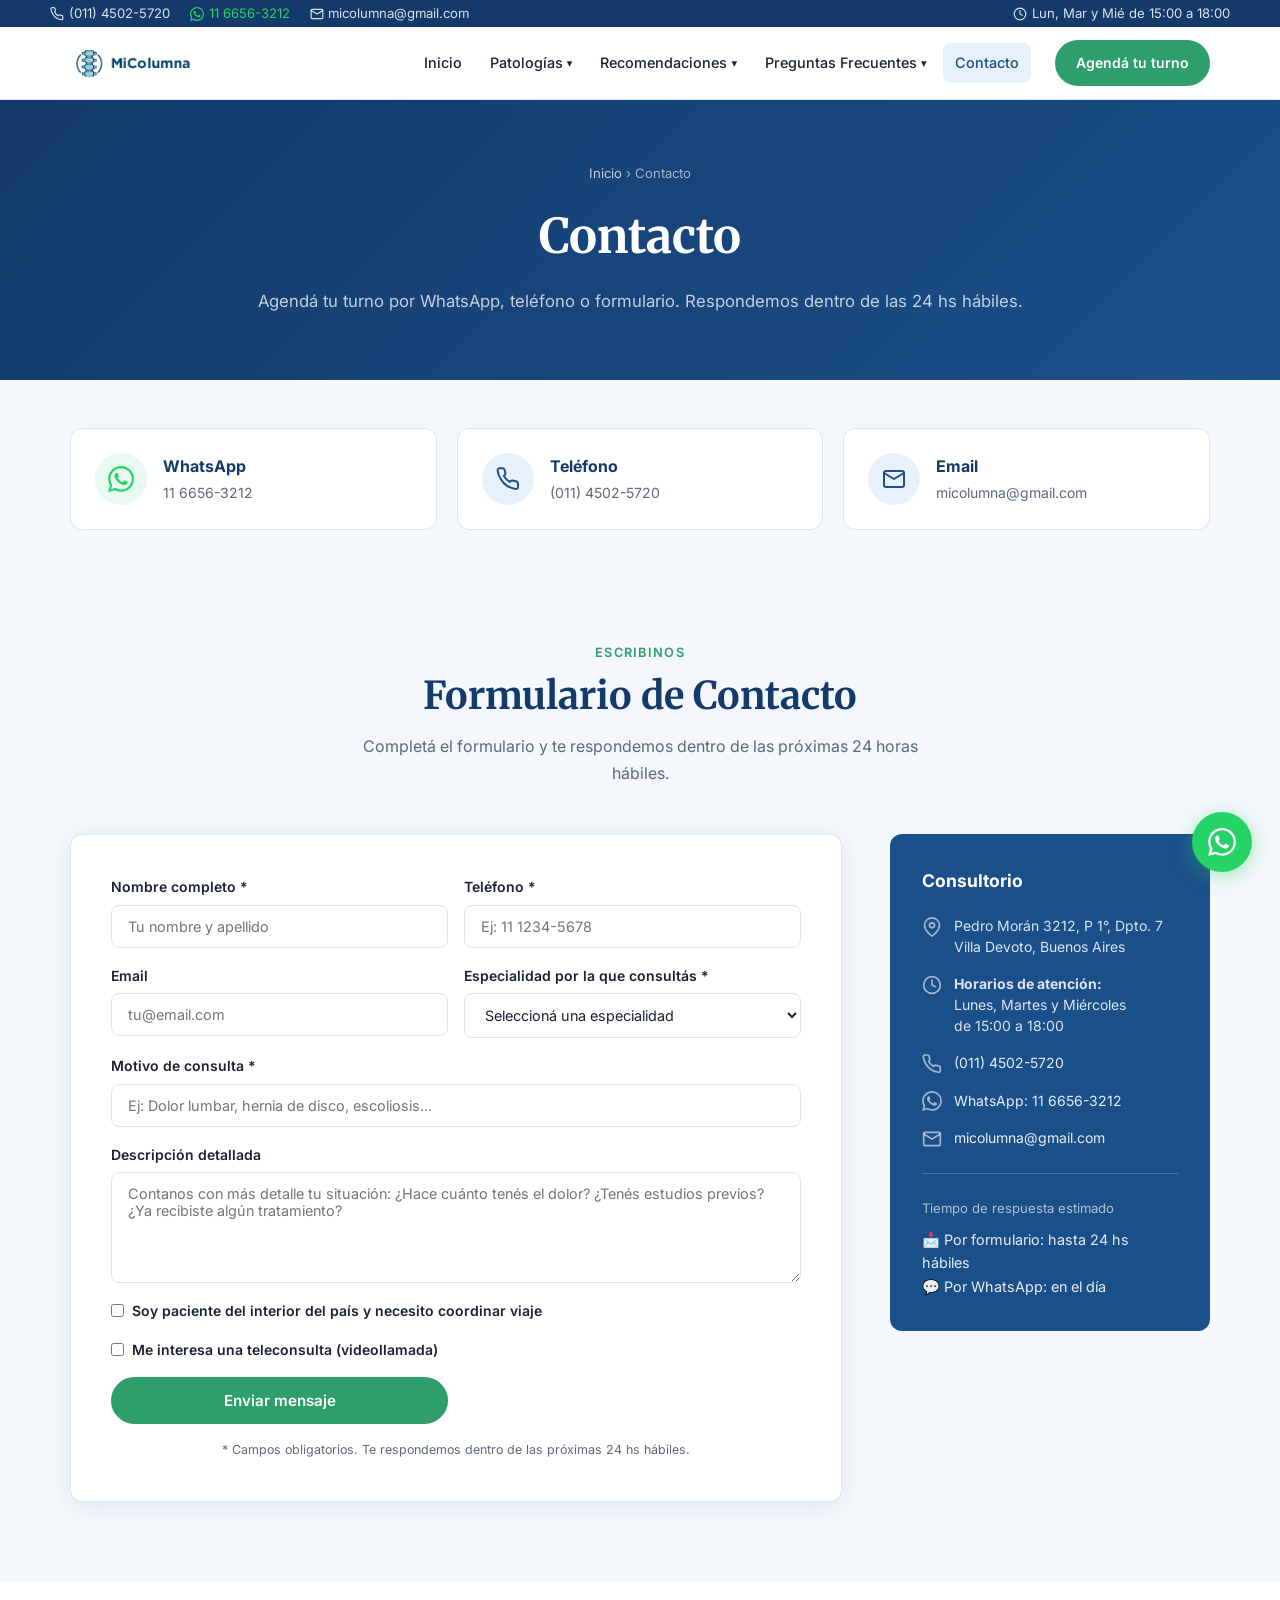
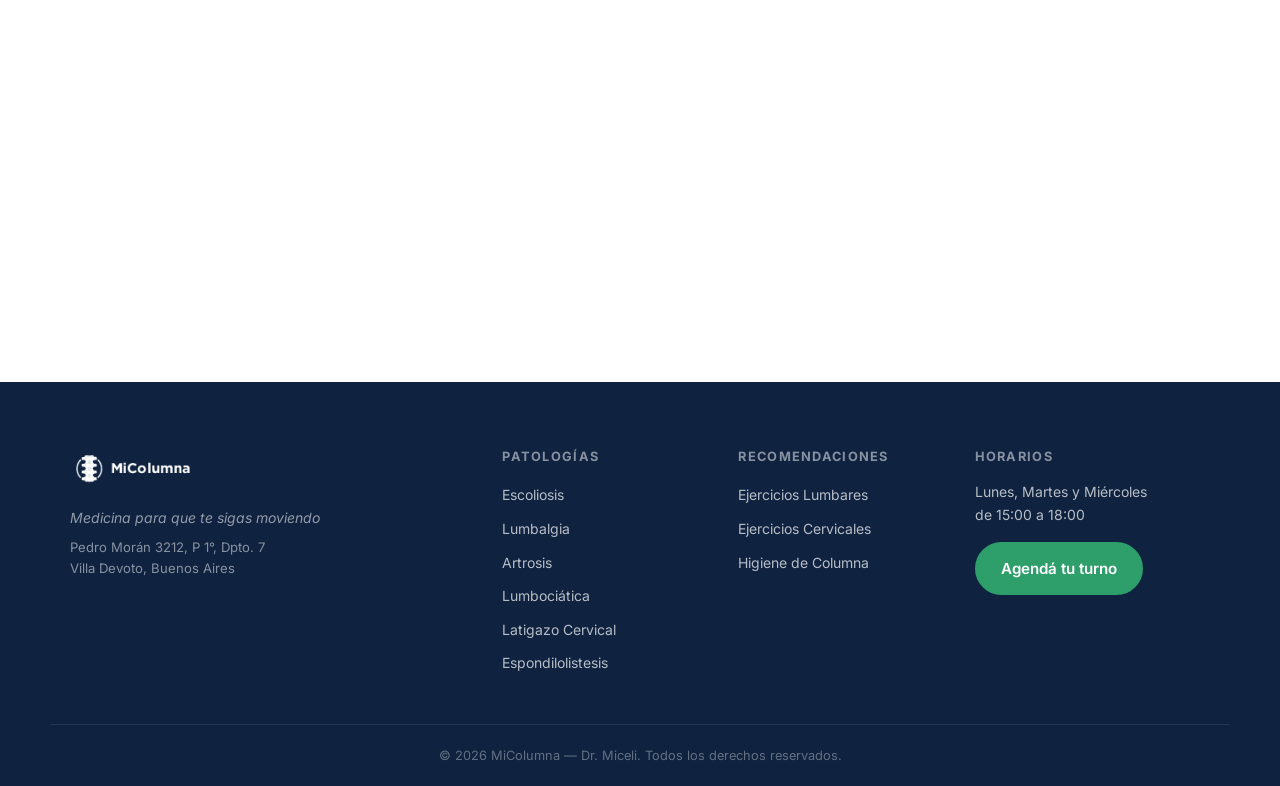
==== commit 9cf79dad: "readme agregado y actualizado" ====
--- a/contacto.html
+++ b/contacto.html
@@ -11,7 +11,6 @@
 <body>
 
   <div class="topbar">
-    <div class="container topbar__inner">
       <div class="topbar__contacts">
         <a href="tel:01145025720" class="topbar__link">
           <svg xmlns="http://www.w3.org/2000/svg" width="14" height="14" viewBox="0 0 24 24" fill="none" stroke="currentColor" stroke-width="2" stroke-linecap="round" stroke-linejoin="round"><path d="M22 16.92v3a2 2 0 0 1-2.18 2 19.79 19.79 0 0 1-8.63-3.07A19.5 19.5 0 0 1 4.69 12 19.79 19.79 0 0 1 1.63 3.36 2 2 0 0 1 3.6 1.18h3a2 2 0 0 1 2 1.72 12.84 12.84 0 0 0 .7 2.81 2 2 0 0 1-.45 2.11L7.91 8.91a16 16 0 0 0 6 6l.91-.91a2 2 0 0 1 2.11-.45 12.84 12.84 0 0 0 2.81.7A2 2 0 0 1 21.73 16.92z"/></svg>
@@ -30,7 +29,6 @@
         <svg xmlns="http://www.w3.org/2000/svg" width="14" height="14" viewBox="0 0 24 24" fill="none" stroke="currentColor" stroke-width="2" stroke-linecap="round" stroke-linejoin="round"><circle cx="12" cy="12" r="10"/><polyline points="12 6 12 12 16 14"/></svg>
         Lun, Mar y Mié de 15:00 a 18:00
       </div>
-    </div>
   </div>
 
   <header class="navbar" id="navbar">
--- a/css/styles.css
+++ b/css/styles.css
@@ -160,14 +160,13 @@
   background: var(--color-primary-dark);
   color: rgba(255,255,255,.85);
   font-size: .82rem;
-  padding: .5rem 0;
-}
-.topbar__inner {
-  display: flex;
+  height: 3vh;
+  display: flex;
+  align-items: center;
   justify-content: space-between;
-  align-items: center;
   flex-wrap: wrap;
   gap: .5rem;
+  padding: 0 max(1.25rem, calc((100% - 1180px) / 2));
 }
 .topbar__contacts {
   display: flex;
@@ -206,7 +205,7 @@
   display: flex;
   align-items: center;
   gap: 1.5rem;
-  height: 70px;
+  height: 8vh;
 }
 .navbar__logo {
   flex-shrink: 0;
@@ -245,7 +244,7 @@
 .navbar__dropdown {
   display: none;
   position: absolute;
-  top: calc(100% + .5rem);
+  top: 100%;
   left: 0;
   background: #fff;
   min-width: 220px;
@@ -295,7 +294,7 @@
    ============================================ */
 .hero {
   position: relative;
-  min-height: 92vh;
+  min-height: 89vh;
   display: flex;
   align-items: center;
   background: linear-gradient(135deg, var(--color-primary-dark) 0%, var(--color-primary) 55%, #2a6fc4 100%);
